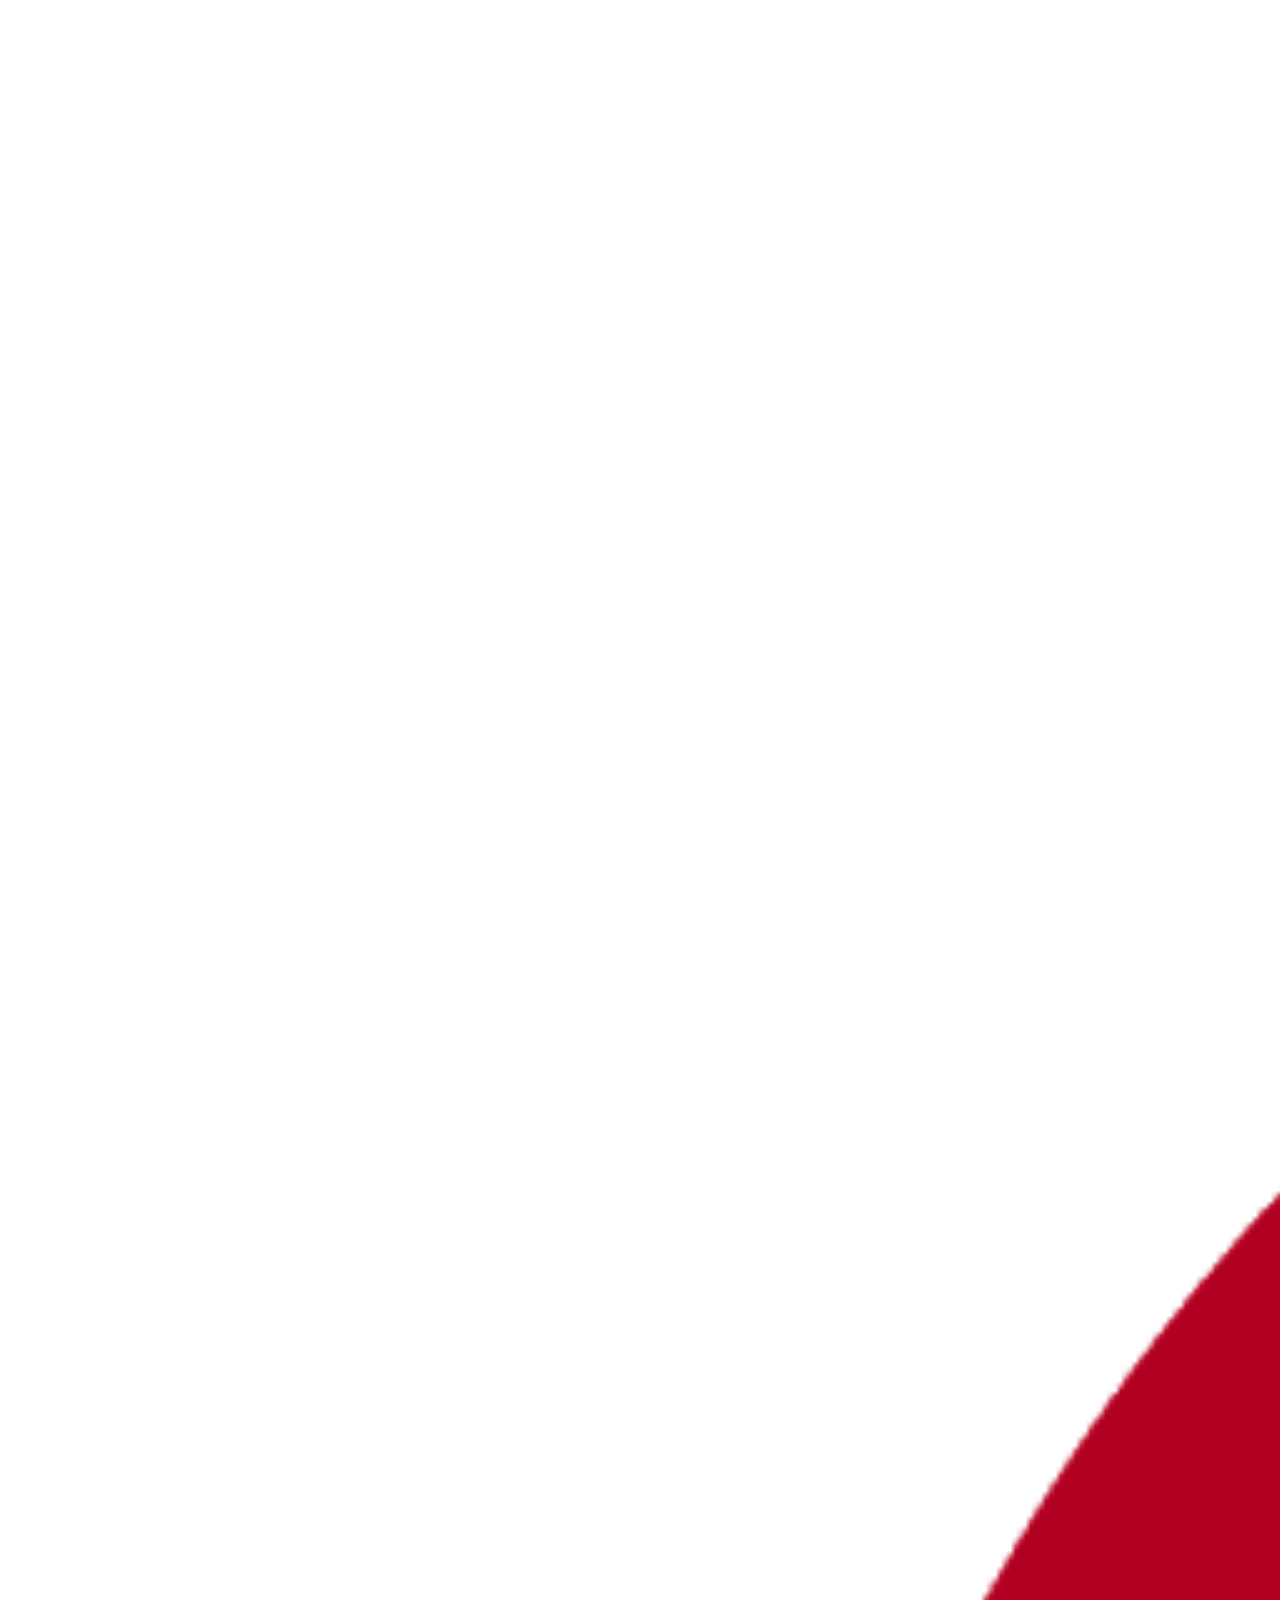
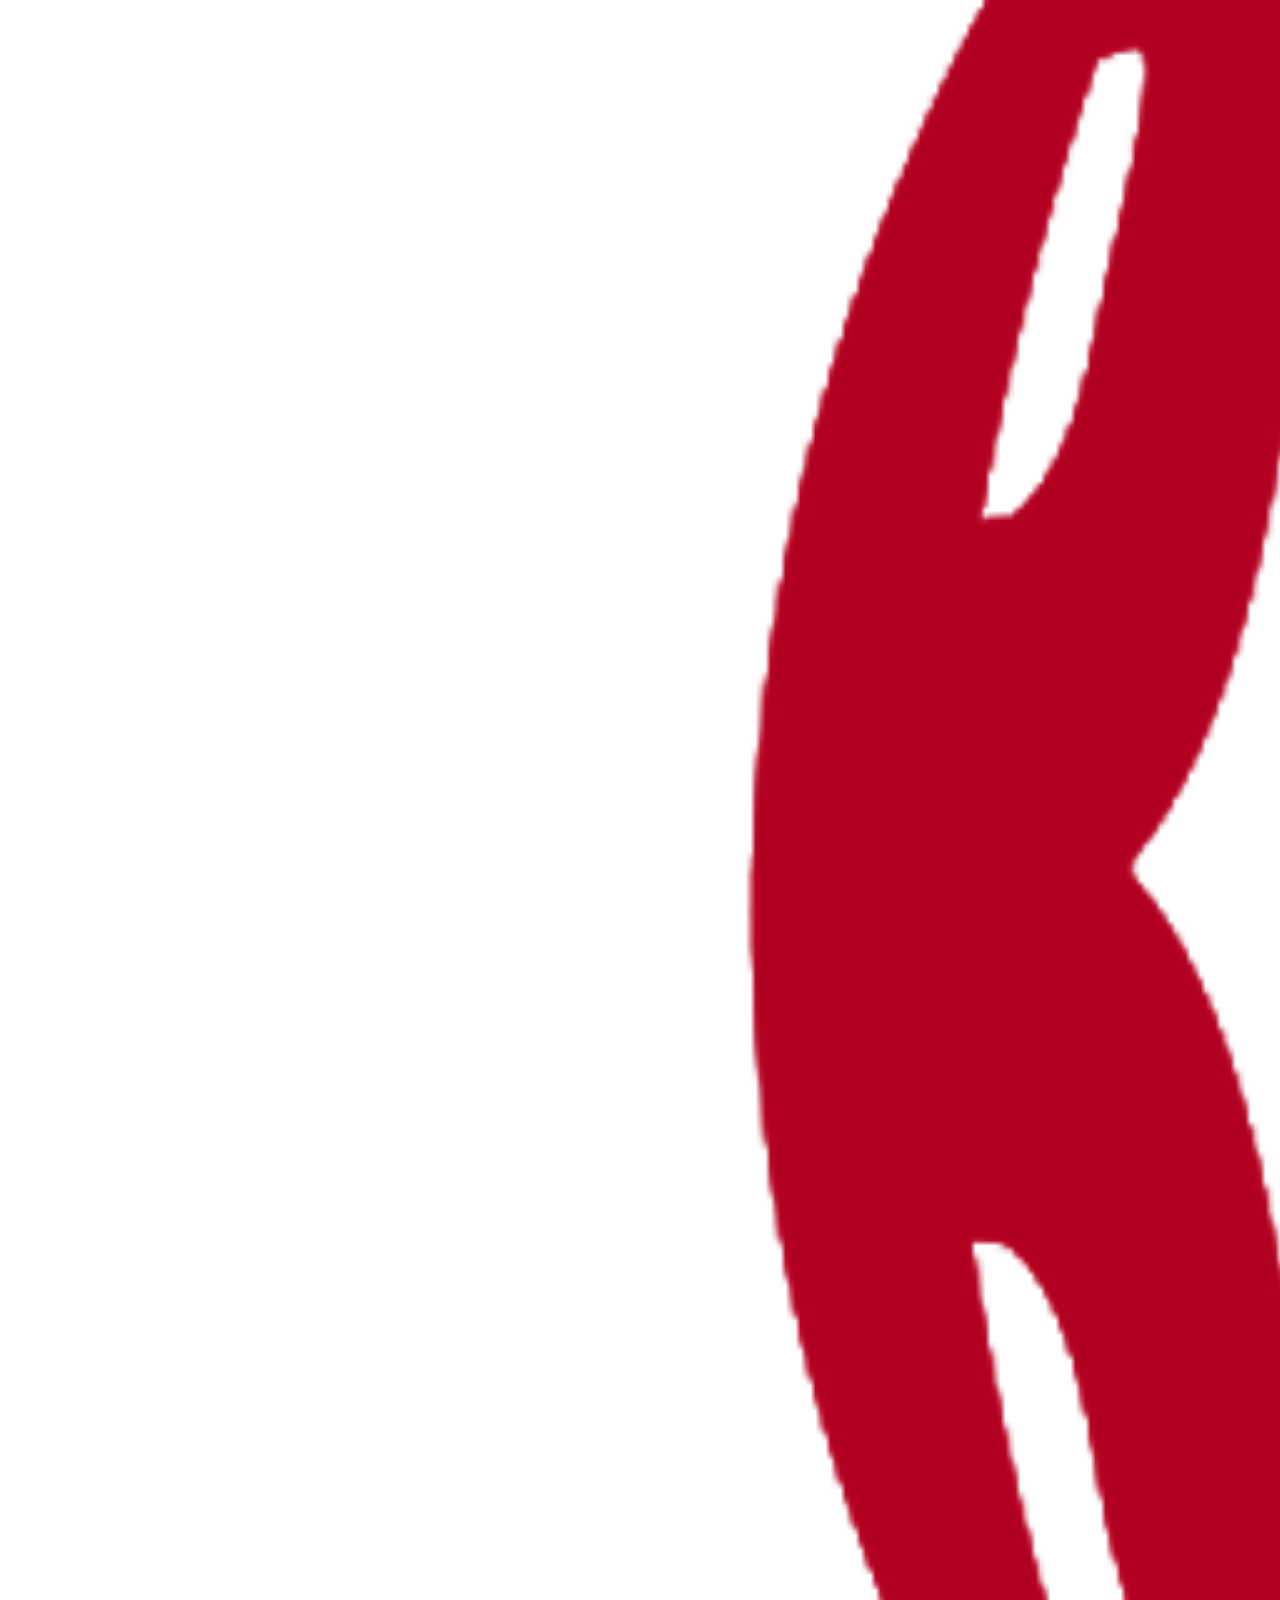
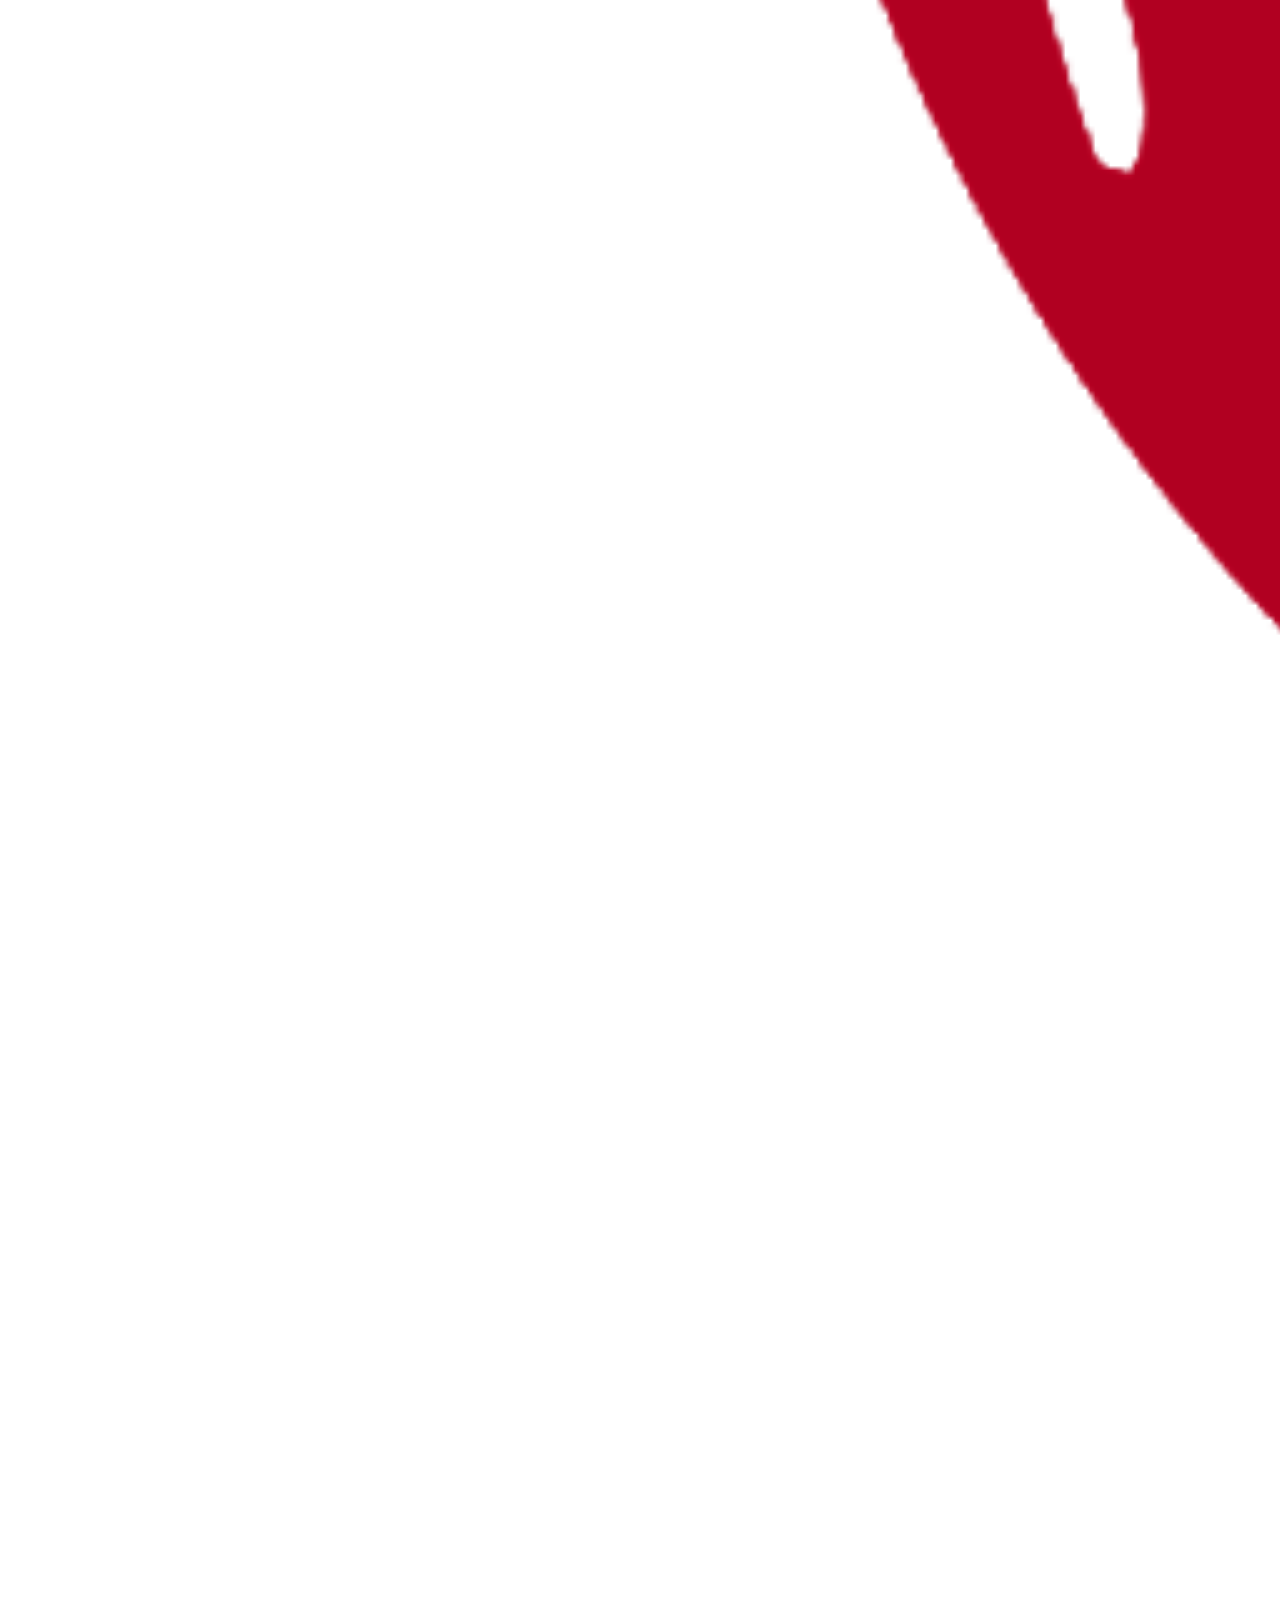
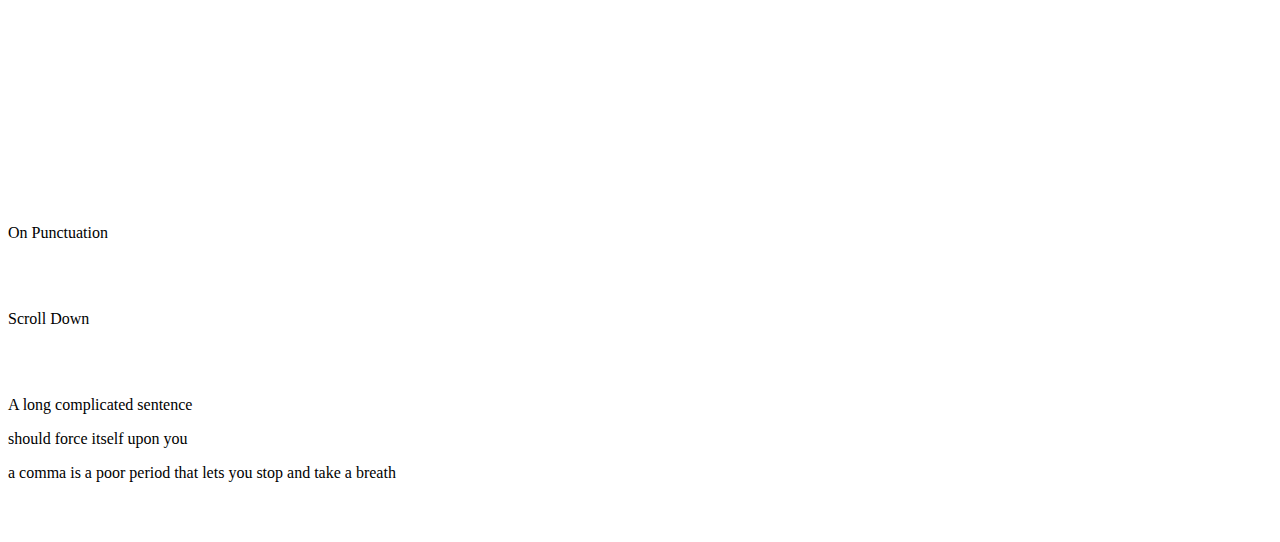
==== Project2.html @ d721b8f9 "Update Project2.html" ====
<html lang="en">

<head>
    <link rel="stylesheet" href="style.css">
    <title>On Punctuation</title>
    
</head>

<body>
    <header>
        <class="logo">
            <div id="logo">
                <a href="logo.png">
                    <img src="logo.png"
                    width="5000px"height="5000px">
                </a>
            </div>
            <p>On Punctuation</p>
    </header>
    <br>
    <br>
    <class"bouncingdirection">
        <P>Scroll Down</P>
        </class>

        <br>
        <br>
        <class="par-one">
            <p>A long complicated sentence</p>
            <p>should force itself upon you</p>
            <p>a comma is a poor period that lets you stop and take a breath</p>
            </class>

            <br>
            <br>

            <class="OnClickBall">
                <div id="img">

                </div>
                </class>



</body>

</html>
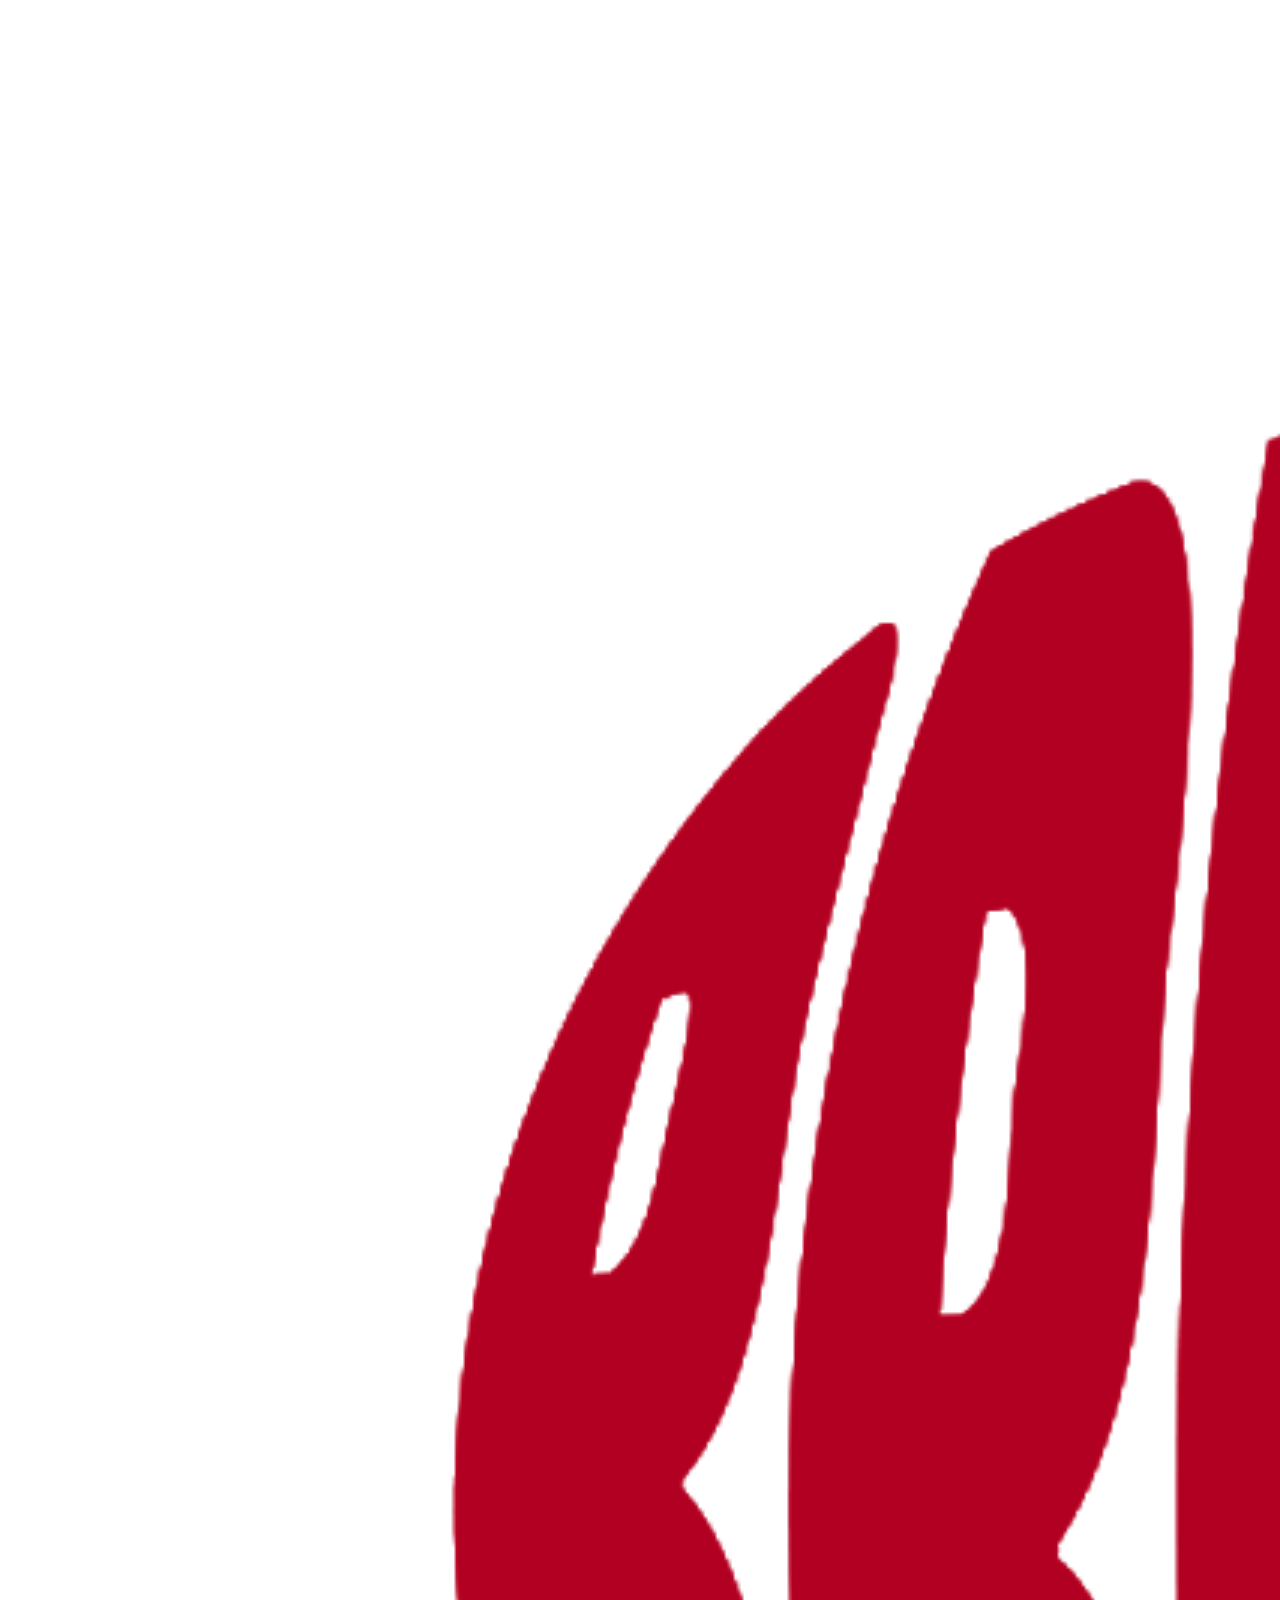
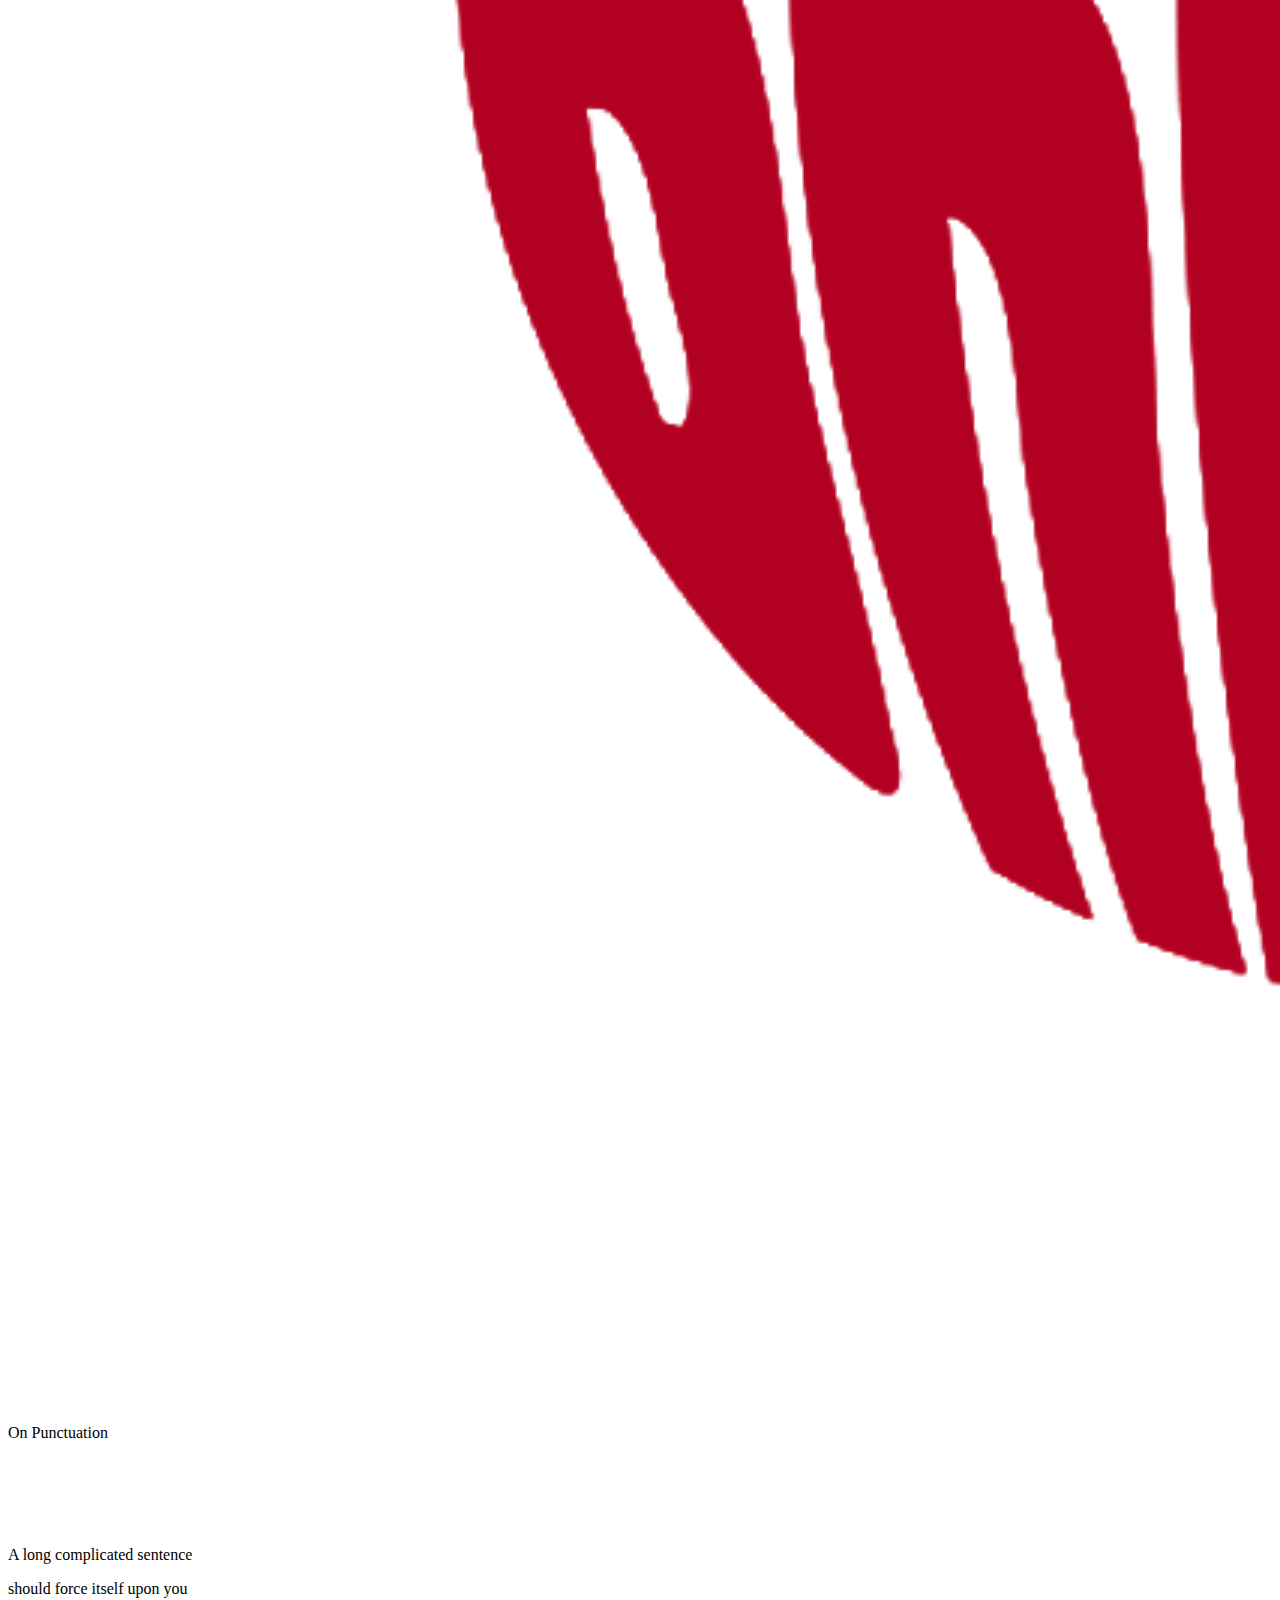
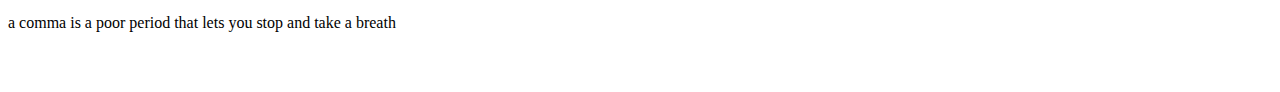
==== commit 20ffc319: "Update Project2.html" ====
--- a/Project2.html
+++ b/Project2.html
@@ -12,7 +12,7 @@
             <div id="logo">
                 <a href="logo.png">
                     <img src="logo.png"
-                    width="5000px"height="5000px">
+                    width="3000px"height="3000px">
                 </a>
             </div>
             <p>On Punctuation</p>
@@ -20,7 +20,6 @@
     <br>
     <br>
     <class"bouncingdirection">
-        <P>Scroll Down</P>
         </class>
 
         <br>
@@ -34,8 +33,7 @@
             <br>
             <br>
 
-            <class="OnClickBall">
-                <div id="img">
+            
 
                 </div>
                 </class>
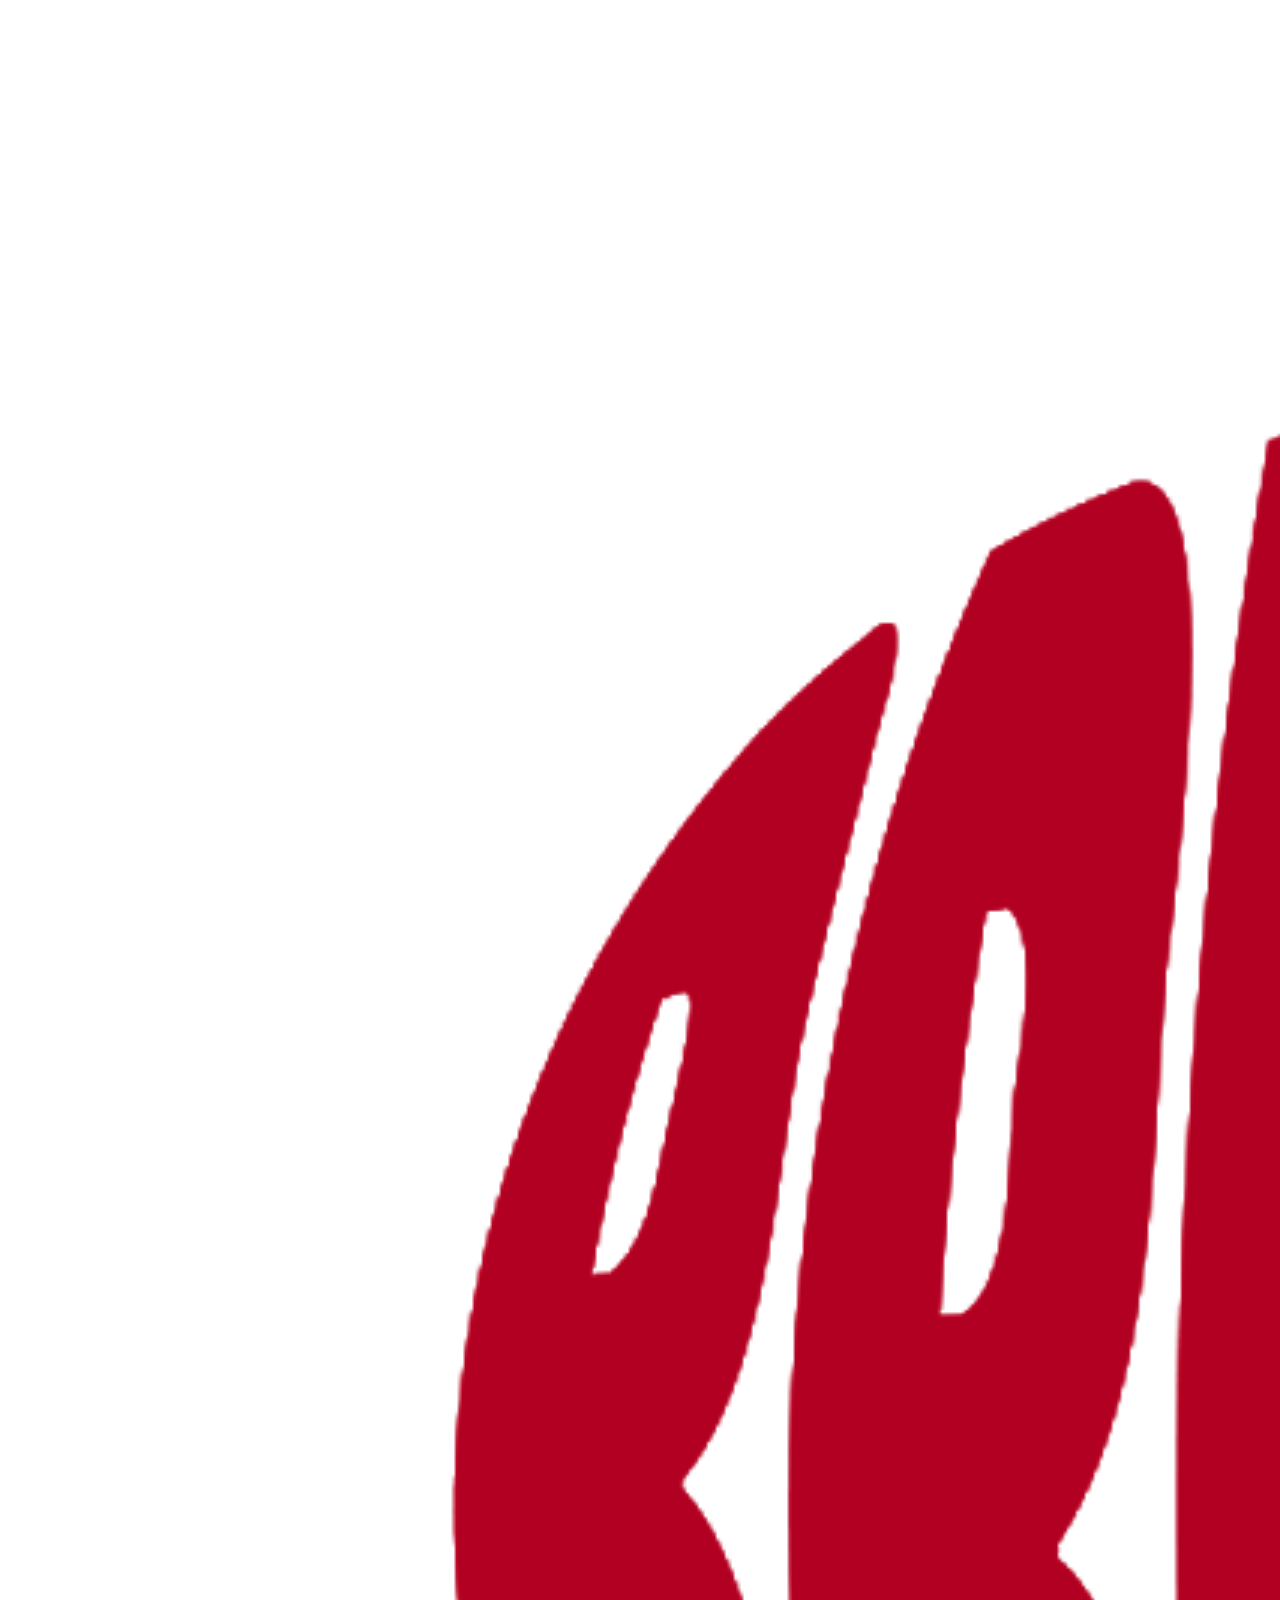
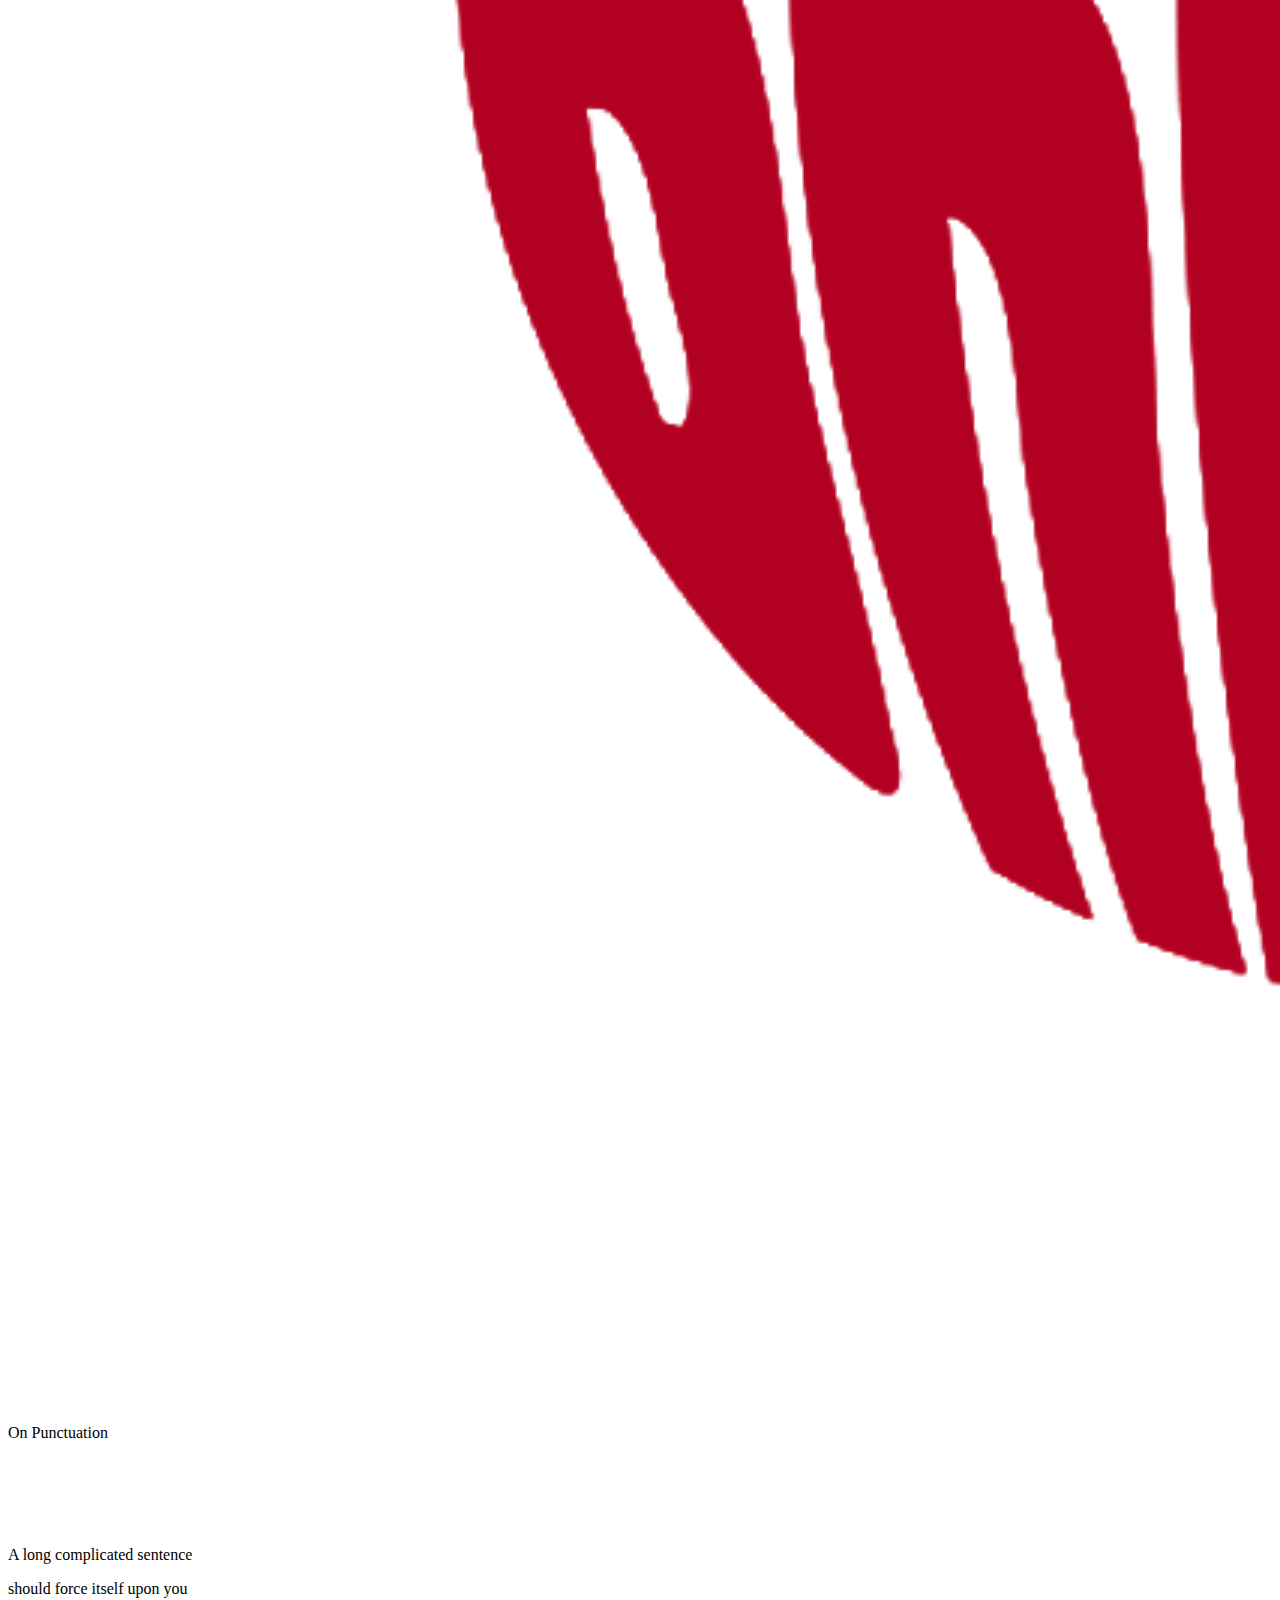
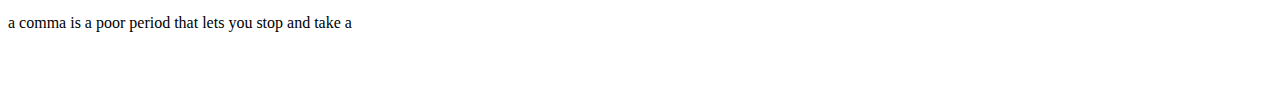
==== commit ec1374b2: "Update Project2.html" ====
--- a/Project2.html
+++ b/Project2.html
@@ -27,7 +27,7 @@
         <class="par-one">
             <p>A long complicated sentence</p>
             <p>should force itself upon you</p>
-            <p>a comma is a poor period that lets you stop and take a breath</p>
+            <p>a comma is a poor period that lets you stop and take a</p>
             </class>
 
             <br>
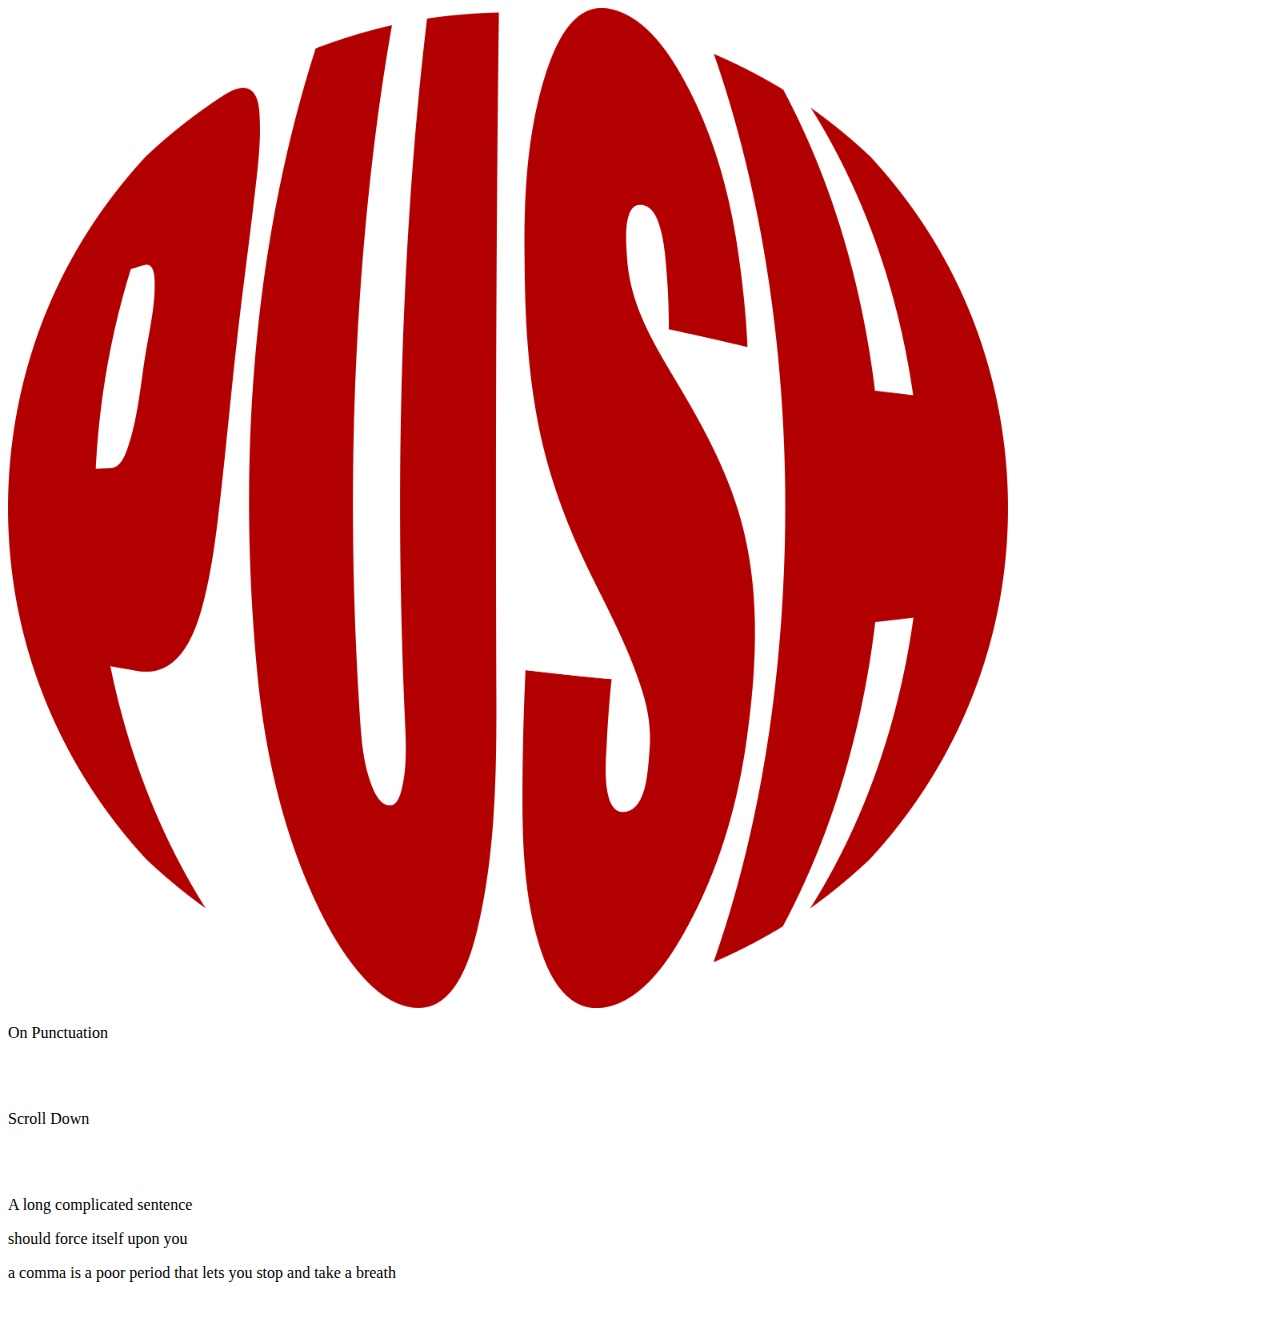
==== commit b57043b4: "Update Project2.html" ====
--- a/Project2.html
+++ b/Project2.html
@@ -12,7 +12,7 @@
             <div id="logo">
                 <a href="logo.png">
                     <img src="logo.png"
-                    width="3000px"height="3000px">
+                    width="1000px"height="1000px">
                 </a>
             </div>
             <p>On Punctuation</p>
@@ -20,6 +20,7 @@
     <br>
     <br>
     <class"bouncingdirection">
+        <P>Scroll Down</P>
         </class>
 
         <br>
@@ -27,13 +28,14 @@
         <class="par-one">
             <p>A long complicated sentence</p>
             <p>should force itself upon you</p>
-            <p>a comma is a poor period that lets you stop and take a</p>
+            <p>a comma is a poor period that lets you stop and take a breath</p>
             </class>
 
             <br>
             <br>
 
-            
+            <class="OnClickBall">
+                <div id="img">
 
                 </div>
                 </class>
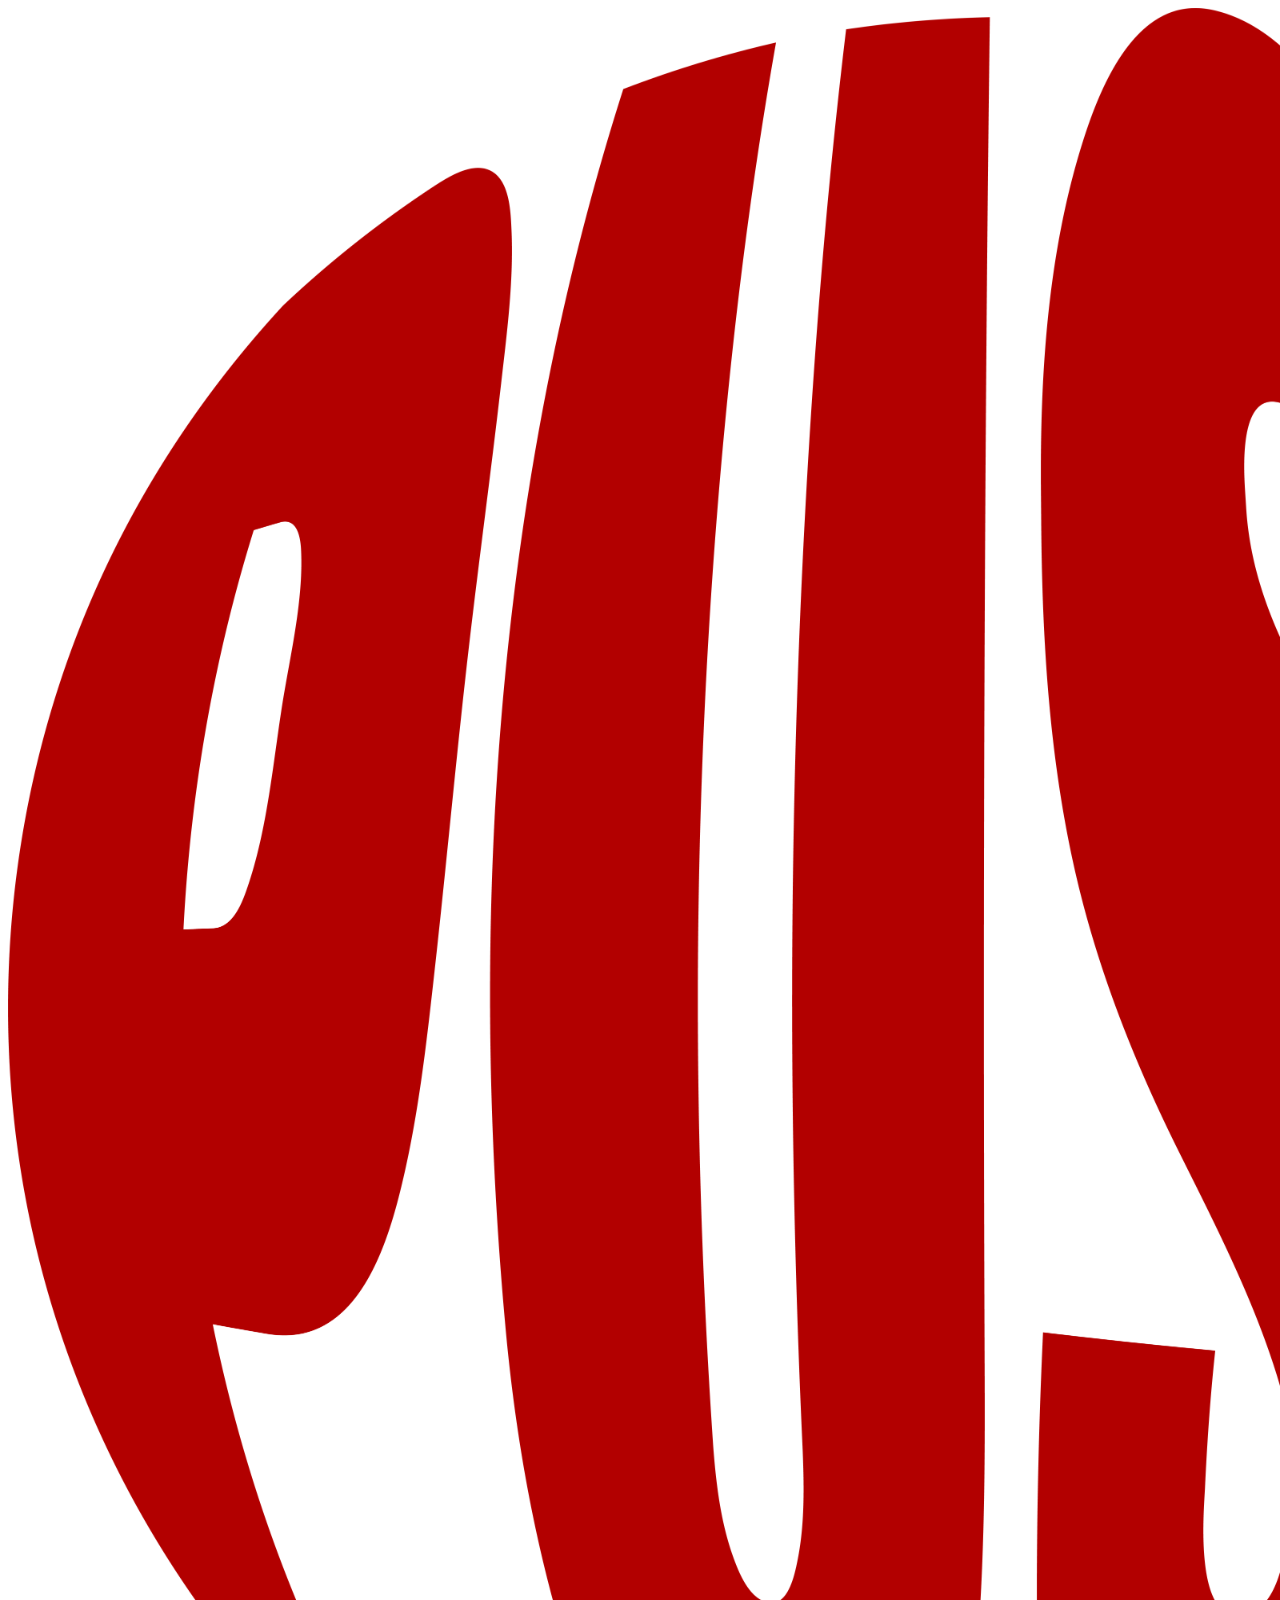
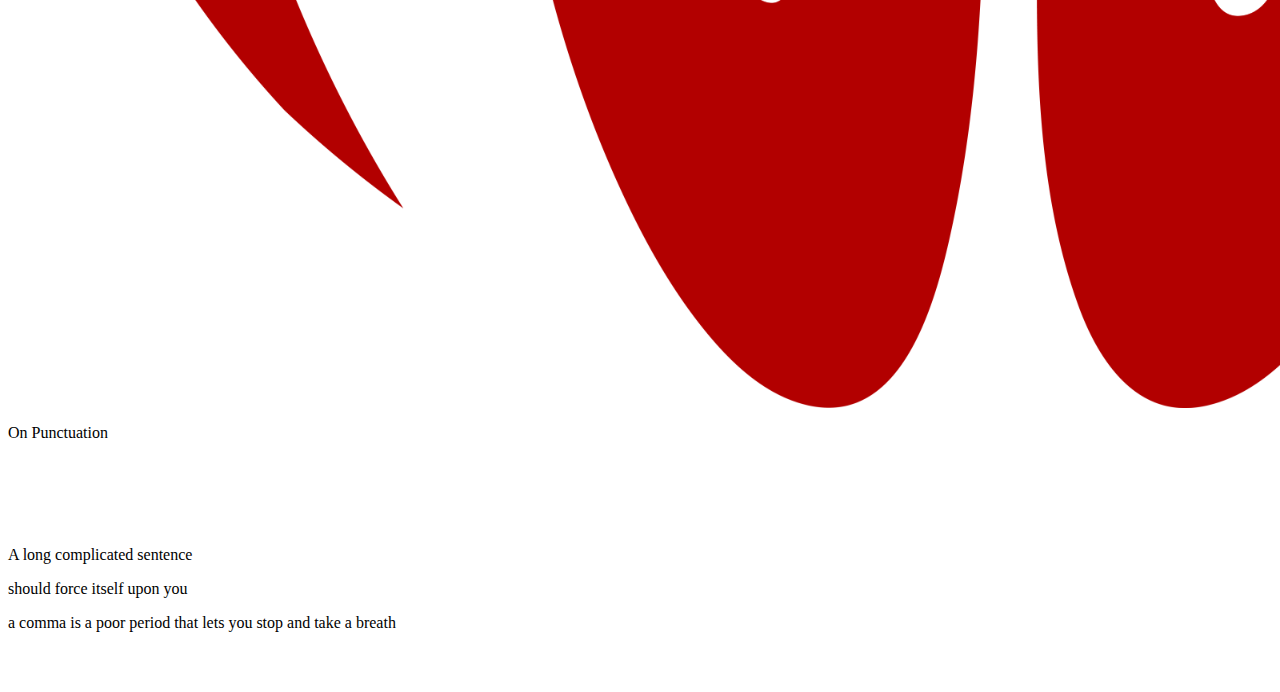
==== commit 29ad94f7: "Update Project2.html" ====
--- a/Project2.html
+++ b/Project2.html
@@ -10,19 +10,16 @@
     <header>
         <class="logo">
             <div id="logo">
-                <a href="logo.png">
+                <a href="punctwo.html">
                     <img src="logo.png"
-                    width="1000px"height="1000px">
+                    width="2000px"height="2000px">
                 </a>
             </div>
             <p>On Punctuation</p>
     </header>
     <br>
     <br>
-    <class"bouncingdirection">
-        <P>Scroll Down</P>
-        </class>
-
+    
         <br>
         <br>
         <class="par-one">
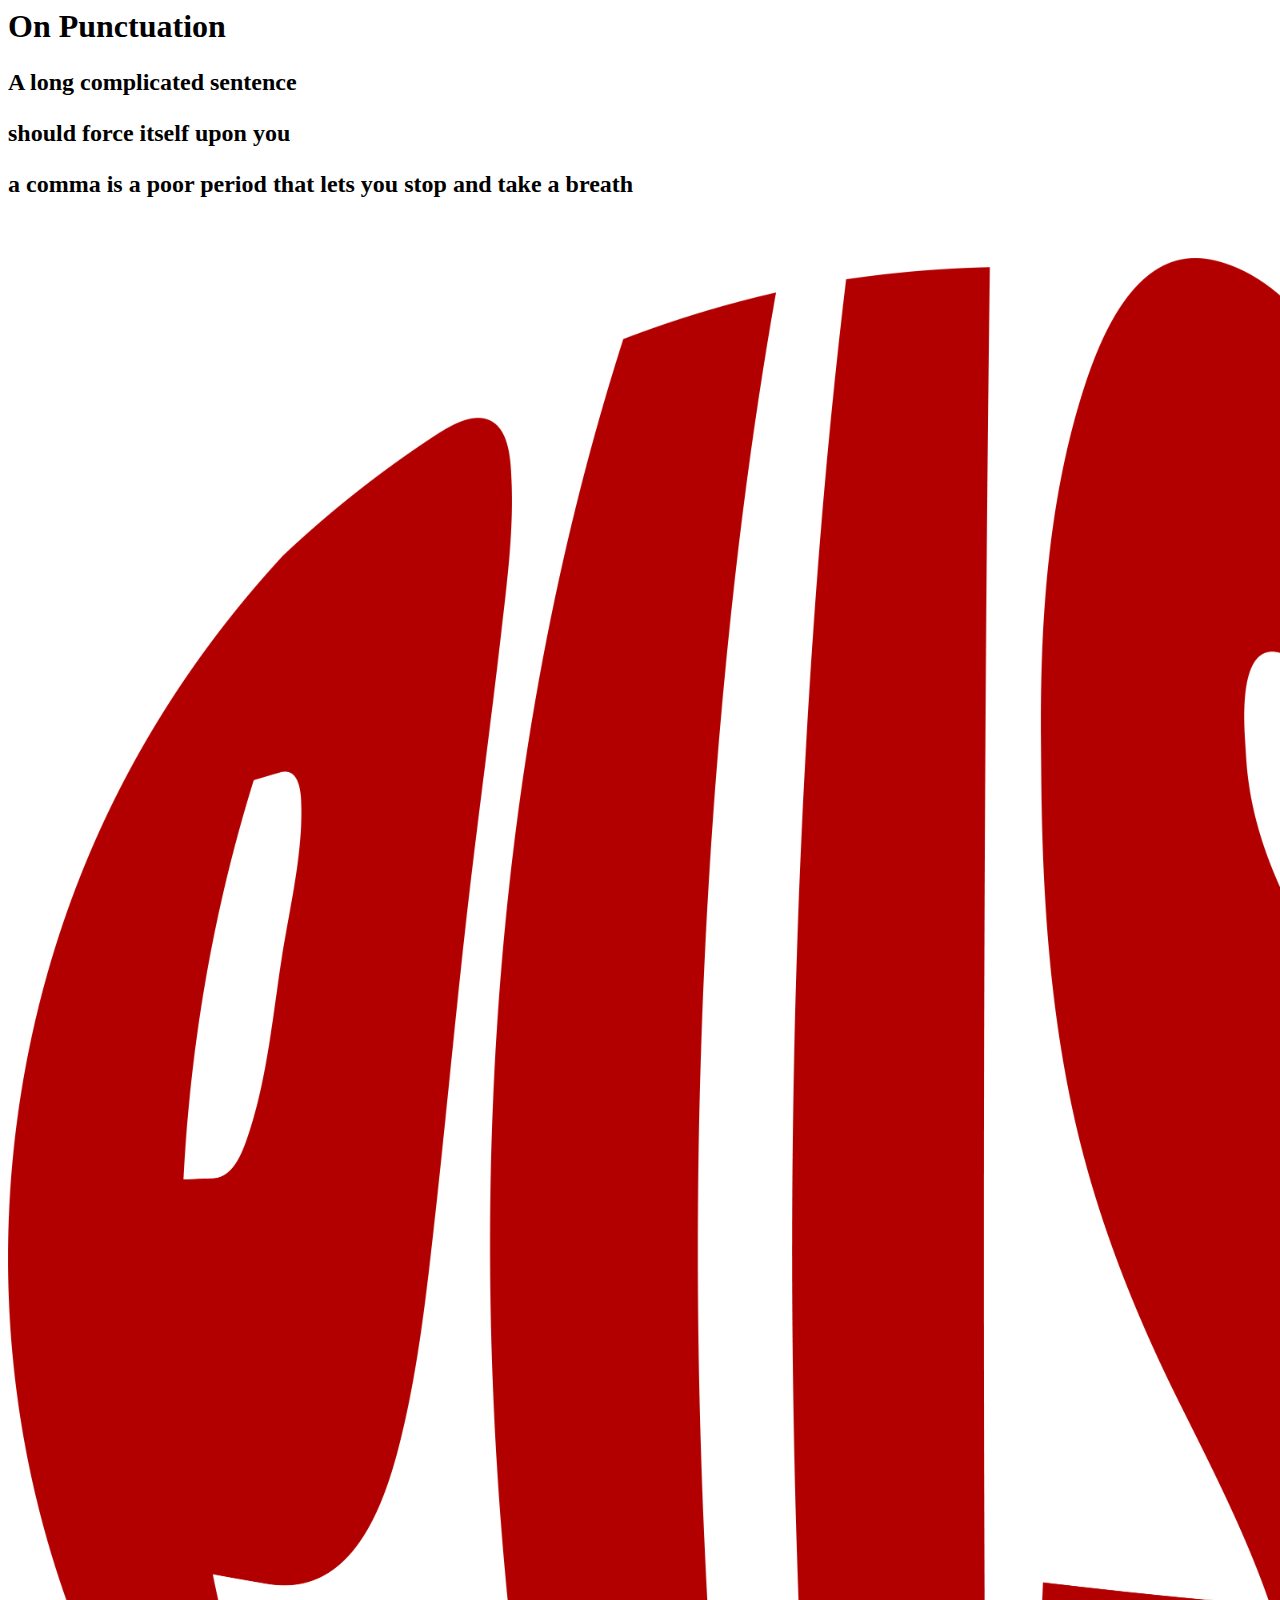
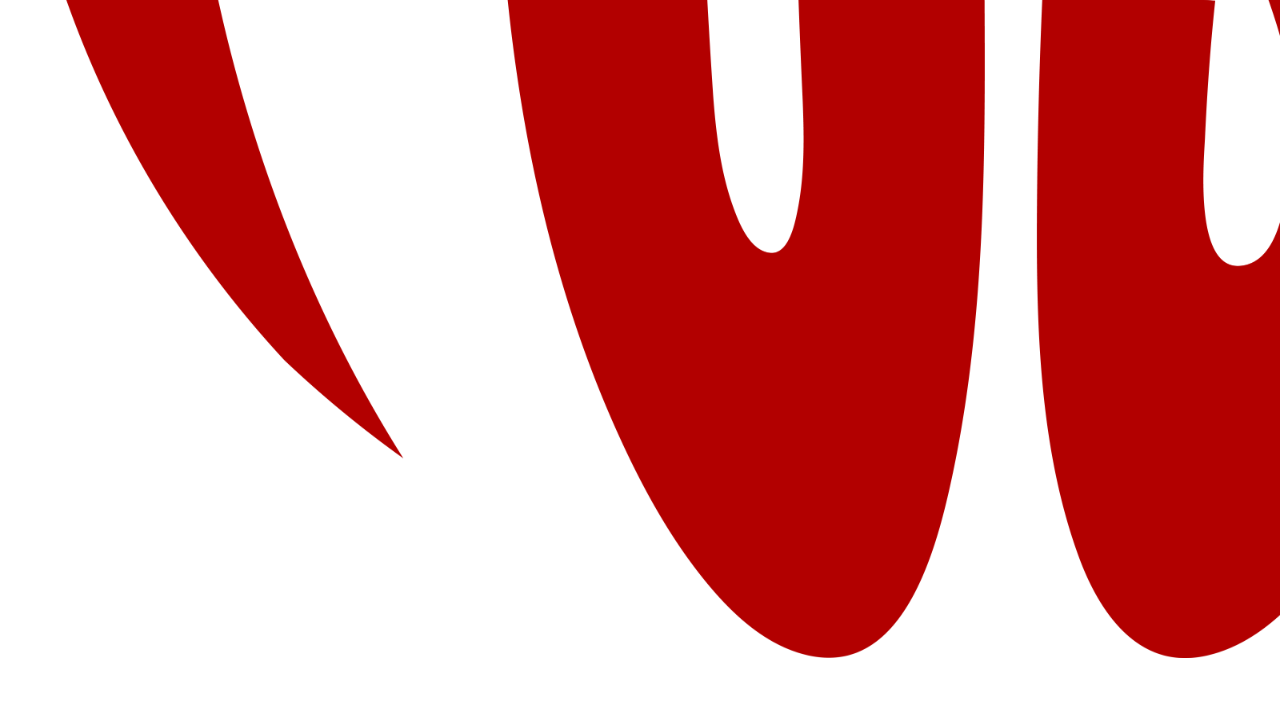
==== commit 4914f503: "Update Project2.html" ====
--- a/Project2.html
+++ b/Project2.html
@@ -8,26 +8,25 @@
 
 <body>
     <header>
-        <class="logo">
-            <div id="logo">
-                <a href="punctwo.html">
-                    <img src="logo.png"
-                    width="2000px"height="2000px">
-                </a>
-            </div>
-            <p>On Punctuation</p>
+        <p><h1>On Punctuation</h1></p>
+        <class="par-one">
+            <h2>
+            <p>A long complicated sentence</p>
+            <p>should force itself upon you</p>
+            <p>a comma is a poor period that lets you stop and take a breath</p></h2>
+            </class>
+        
     </header>
     <br>
     <br>
-    
-        <br>
-        <br>
-        <class="par-one">
-            <p>A long complicated sentence</p>
-            <p>should force itself upon you</p>
-            <p>a comma is a poor period that lets you stop and take a breath</p>
-            </class>
-
+        
+<class="logo">
+    <div id="logo">
+        <a href="logo.png">
+            <img src="logo.png" width="2000px" height="2000px">
+        </a>
+    </div>
+    </class>
             <br>
             <br>
 
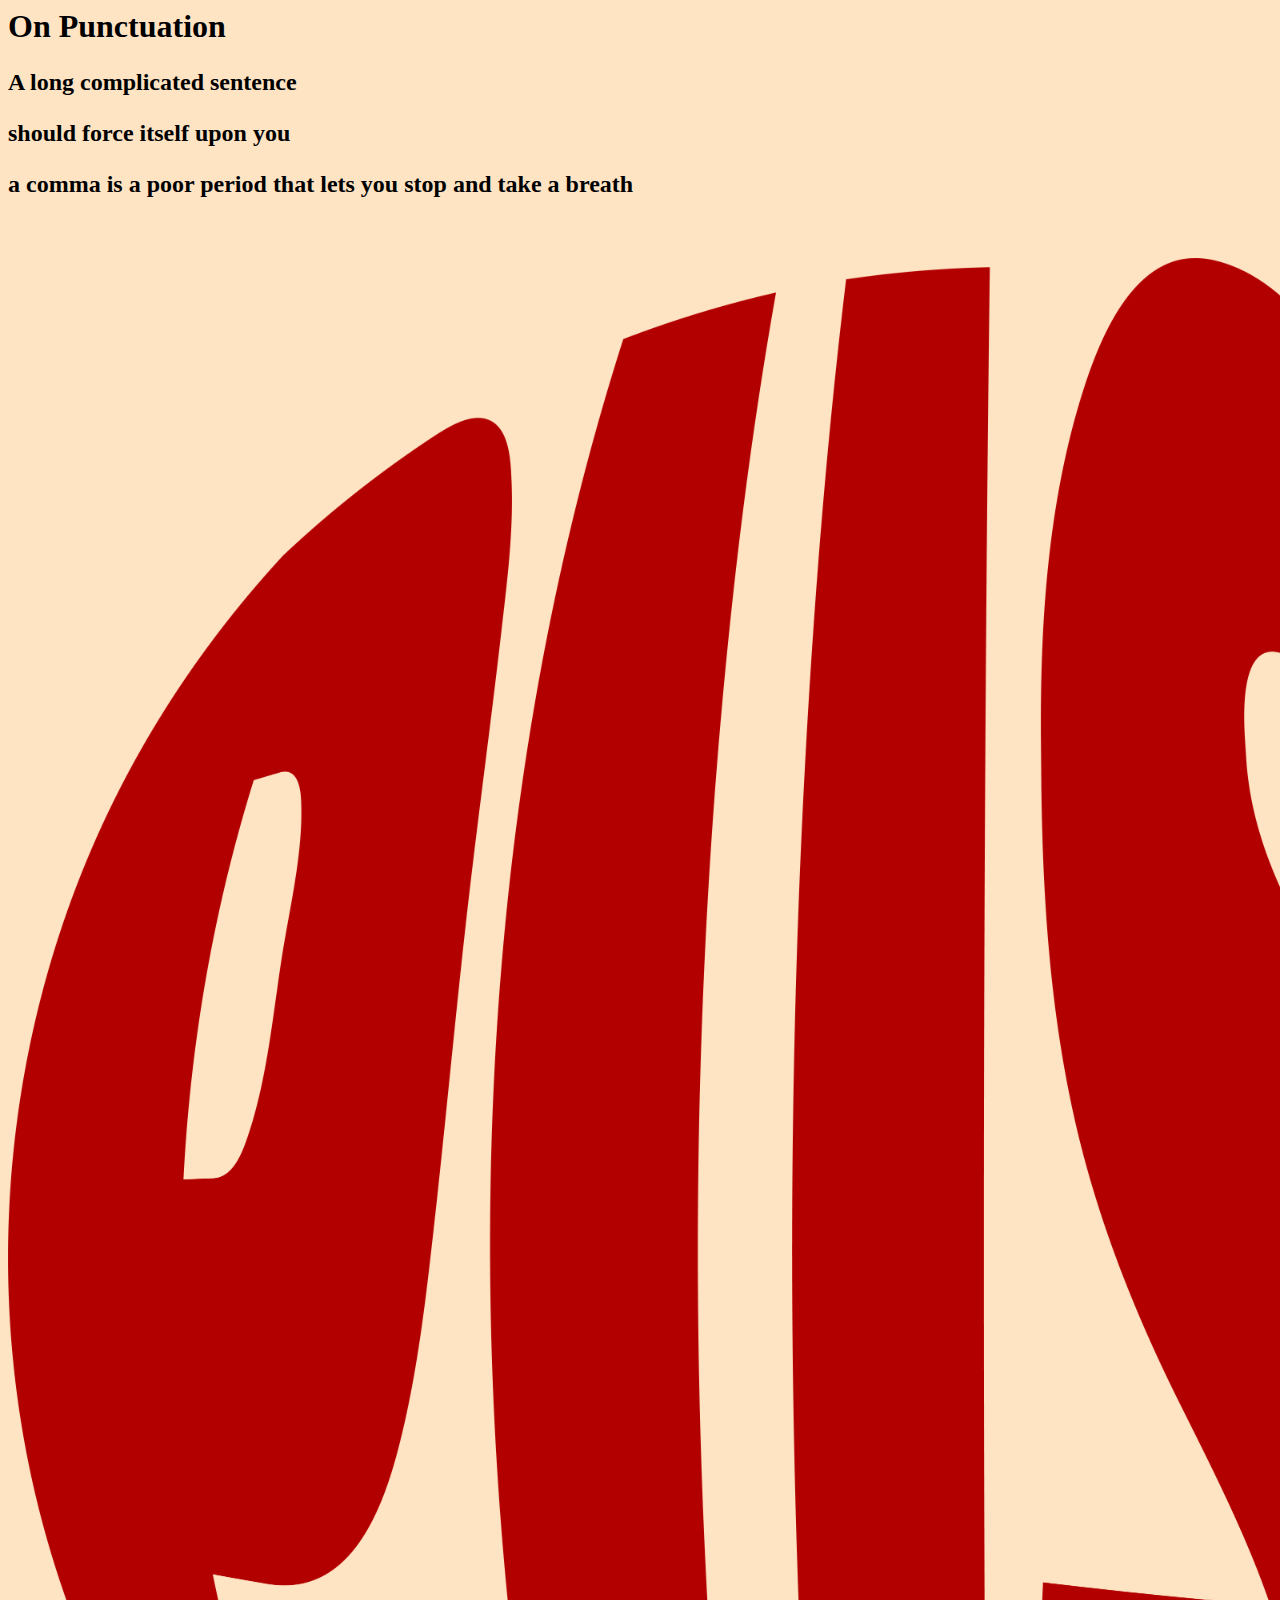
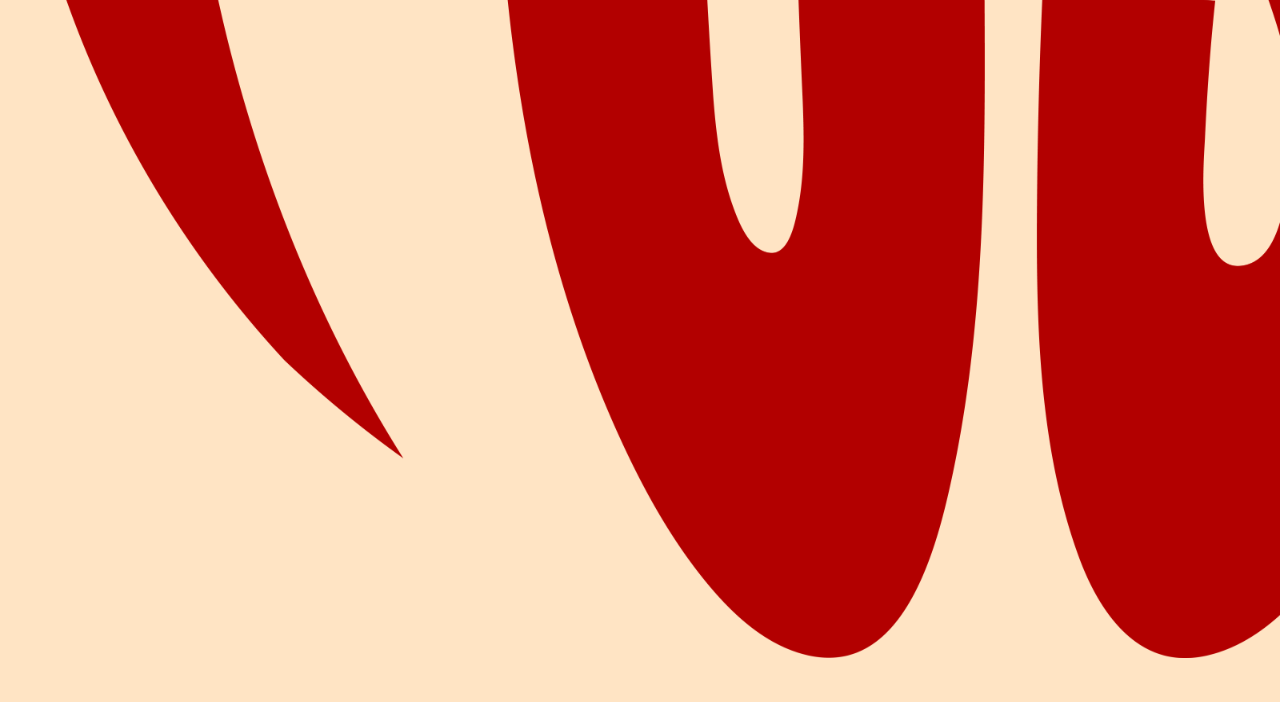
==== commit 6813708f: "Update Project2.html" ====
--- a/Project2.html
+++ b/Project2.html
@@ -2,7 +2,11 @@
 
 <head>
     <link rel="stylesheet" href="style.css">
-    <title>On Punctuation</title>
+<link rel="preconnect" href="https://fonts.googleapis.com">
+<link rel="preconnect" href="https://fonts.gstatic.com" crossorigin>
+<link href="https://fonts.googleapis.com/css2?family=League+Gothic&display=swap" rel="stylesheet">
+  
+<title>On Punctuation</title>
     
 </head>
 
@@ -22,7 +26,7 @@
         
 <class="logo">
     <div id="logo">
-        <a href="logo.png">
+        <a href="punctwo.html">
             <img src="logo.png" width="2000px" height="2000px">
         </a>
     </div>
--- a/style.css
+++ b/style.css
@@ -0,0 +1,3 @@
+body {
+    background-color: bisque;
+}
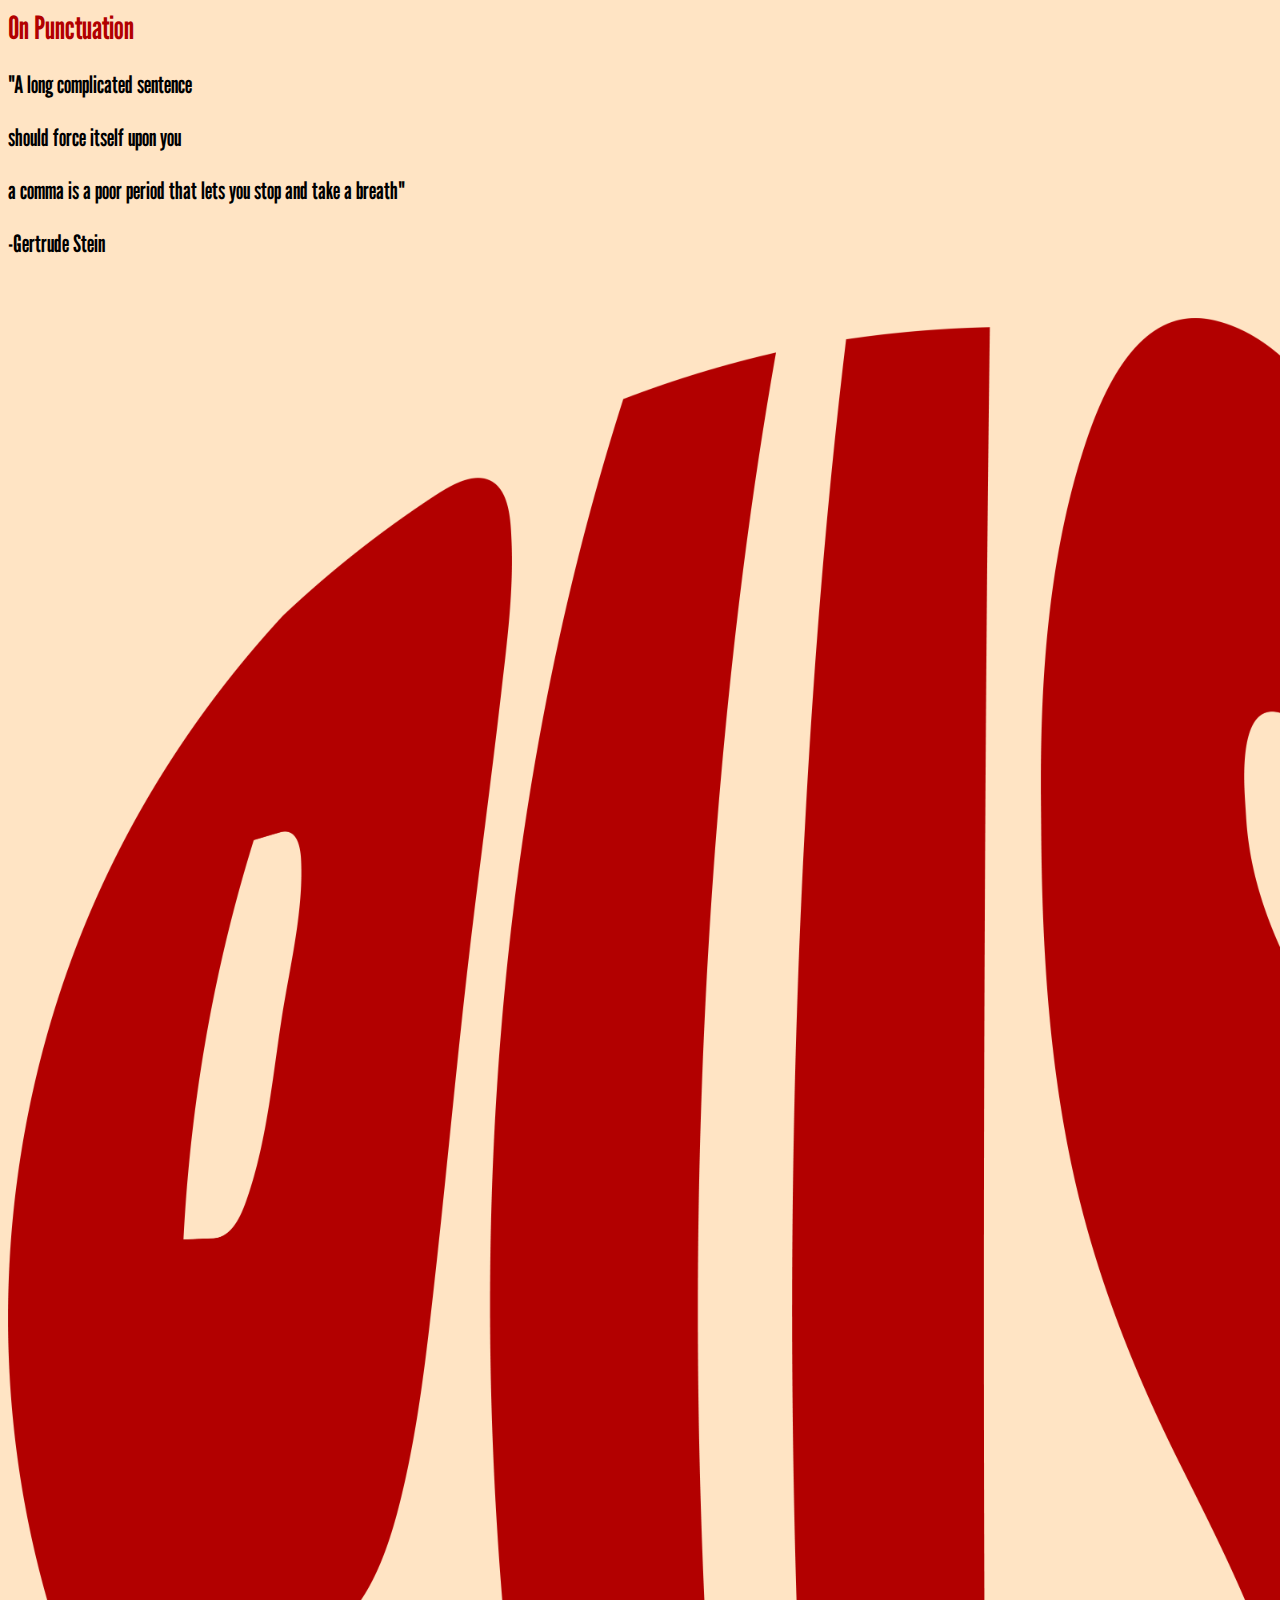
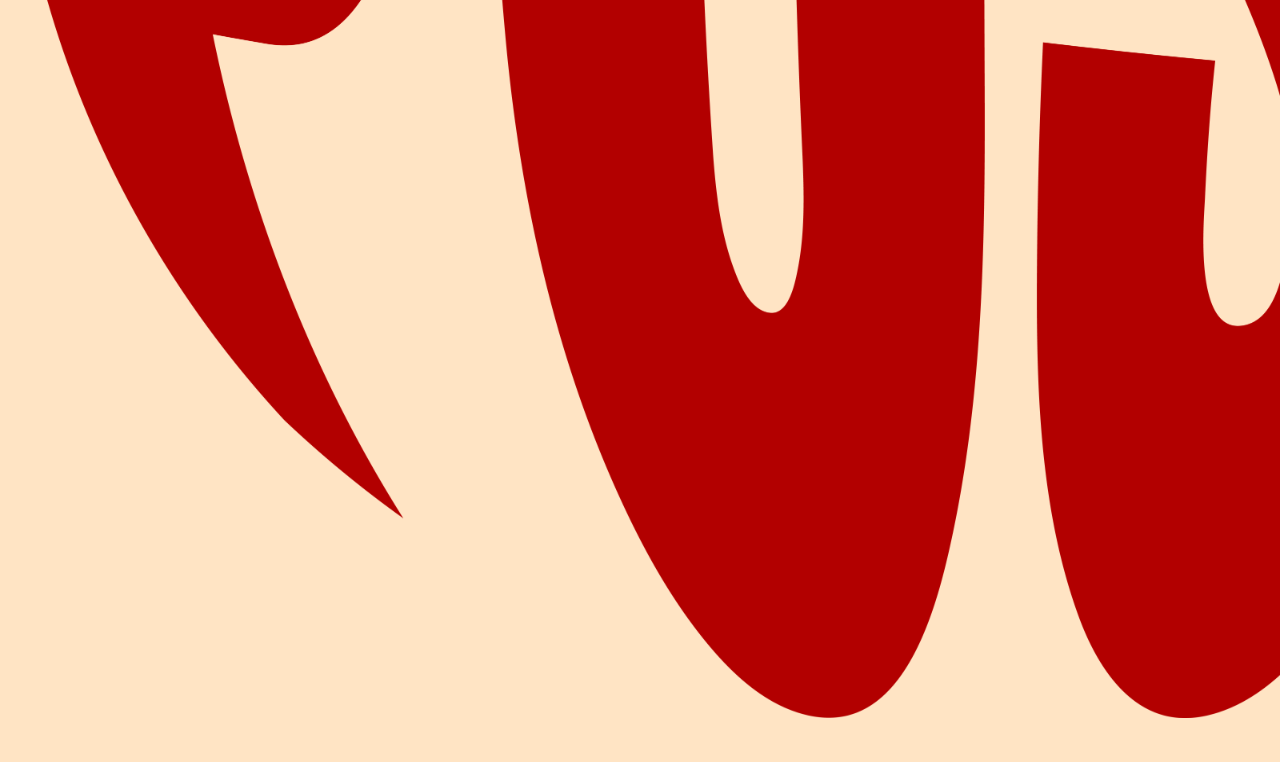
==== commit a9b7d4e6: "Update Project2.html" ====
--- a/Project2.html
+++ b/Project2.html
@@ -15,9 +15,11 @@
         <p><h1>On Punctuation</h1></p>
         <class="par-one">
             <h2>
-            <p>A long complicated sentence</p>
+            <p>"A long complicated sentence</p>
             <p>should force itself upon you</p>
-            <p>a comma is a poor period that lets you stop and take a breath</p></h2>
+            <p>a comma is a poor period that lets you stop and take a breath"</p>
+        <p>-Gertrude Stein</p>
+        </h2>
             </class>
         
     </header>
--- a/style.css
+++ b/style.css
@@ -1,3 +1,10 @@
 body {
     background-color: bisque;
 }
+h1{
+  font-family: 'League Gothic';
+}
+h1{color: #B20000}
+
+h2{font-family: 'League Gothic', condensed;}
+
